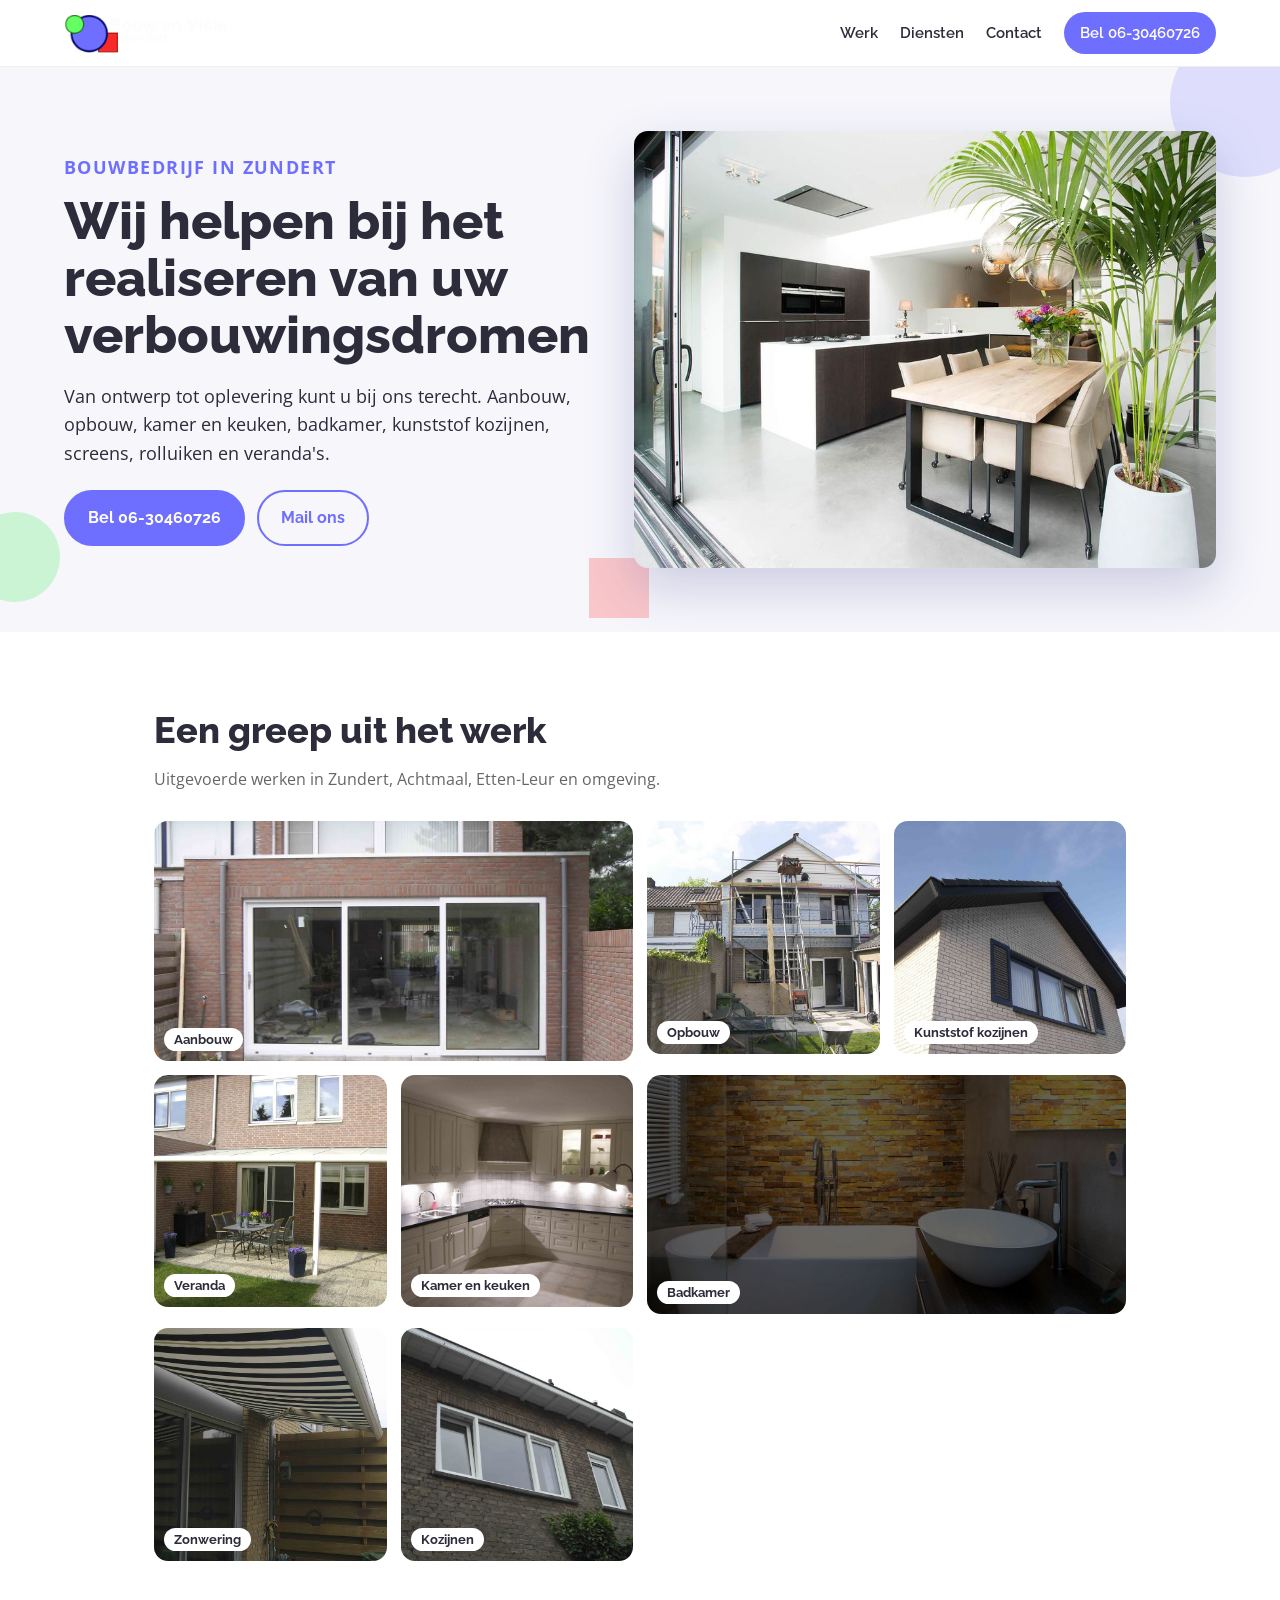
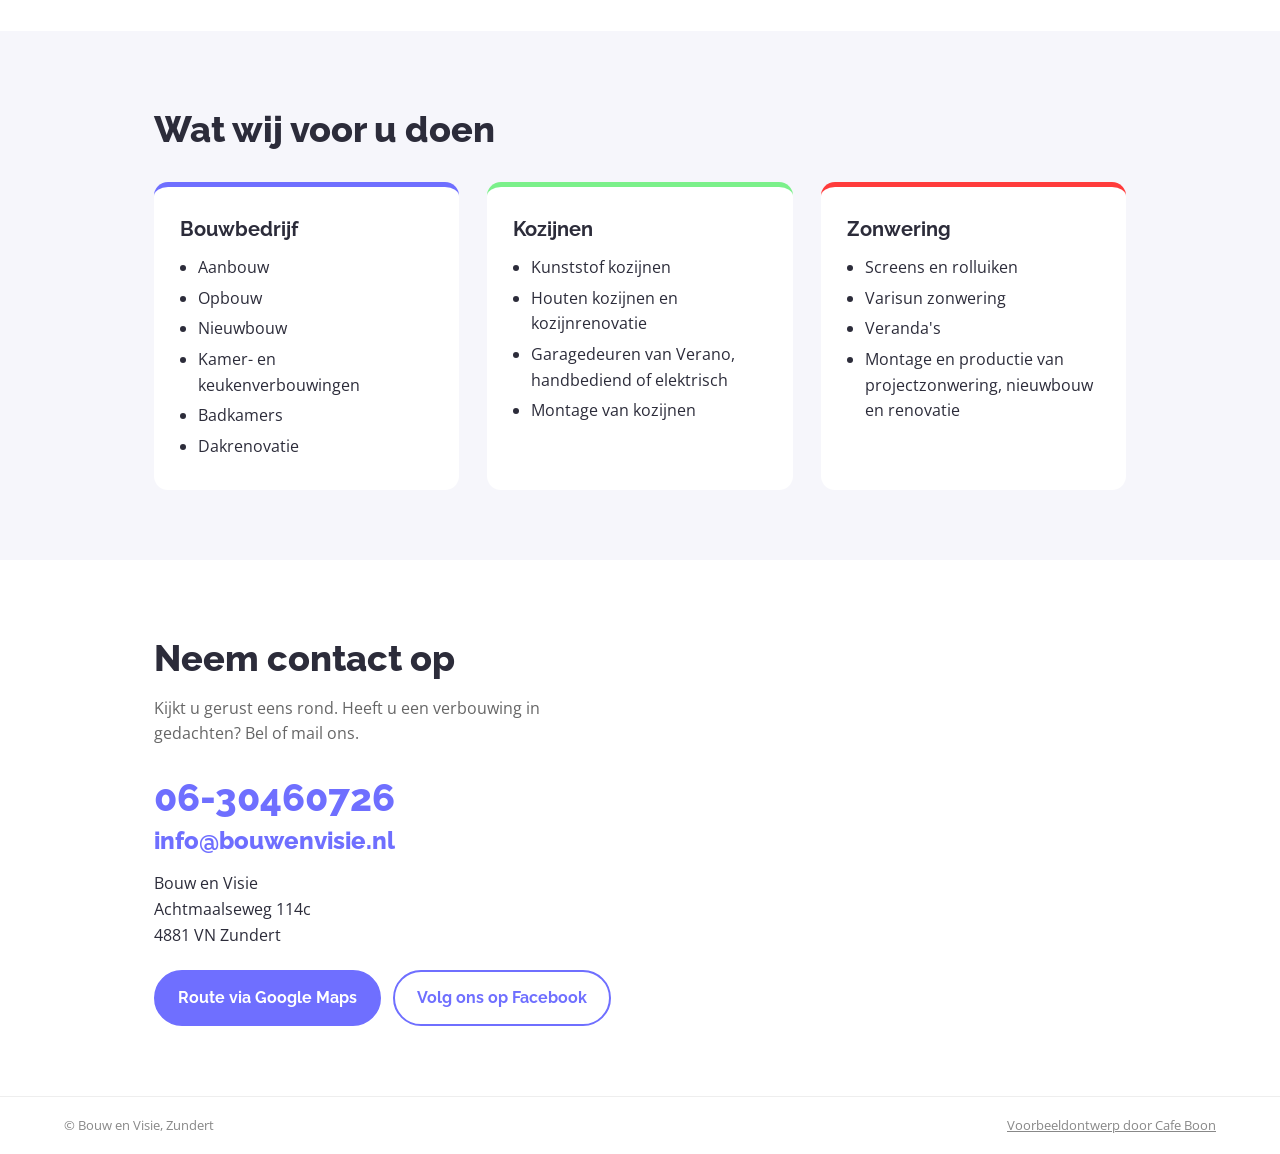
==== index.html @ f08fb377 "Voorbeeldwebsite voor Bouw en Visie" ====
<!doctype html>
<html lang="nl">
<head>
<meta charset="utf-8">
<meta name="viewport" content="width=device-width, initial-scale=1">
<title>Bouw en Visie Zundert | Aanbouw, verbouw, kozijnen en zonwering</title>
<meta name="description" content="Bouw en Visie in Zundert realiseert uw verbouwingsdromen, van ontwerp tot oplevering. Aanbouw, opbouw, badkamers, kunststof kozijnen, screens en veranda's.">
<meta name="robots" content="noindex">
<link rel="icon" href="images/favicon.png">
<meta property="og:title" content="Bouw en Visie Zundert">
<meta property="og:description" content="Van ontwerp tot oplevering kunt u bij ons terecht.">
<meta property="og:image" content="https://bouwenvisie.cafeboon.com/images/og.jpg">
<meta property="og:type" content="website">
<link rel="preconnect" href="https://fonts.googleapis.com">
<link rel="preconnect" href="https://fonts.gstatic.com" crossorigin>
<link href="https://fonts.googleapis.com/css2?family=Raleway:wght@400;600;700;800&family=Open+Sans:wght@400;600&display=swap" rel="stylesheet">
<link rel="stylesheet" href="style.css">
</head>
<body>
<header class="top">
  <a class="brand" href="#"><img src="images/logo.png" alt="Bouw en Visie Zundert" width="180" height="50"></a>
  <nav>
    <a href="#werk">Werk</a>
    <a href="#diensten">Diensten</a>
    <a href="#contact">Contact</a>
    <a class="call" href="tel:+31630460726">Bel 06-30460726</a>
  </nav>
</header>

<section class="hero">
  <div class="hero-text">
    <p class="kicker">Bouwbedrijf in Zundert</p>
    <h1>Wij helpen bij het realiseren van uw verbouwings&shy;dromen</h1>
    <p>Van ontwerp tot oplevering kunt u bij ons terecht. Aanbouw, opbouw, kamer en keuken, badkamer, kunststof kozijnen, screens, rolluiken en veranda's.</p>
    <div class="actions">
      <a class="btn" href="tel:+31630460726">Bel 06-30460726</a>
      <a class="btn ghost" href="mailto:info@bouwenvisie.nl">Mail ons</a>
    </div>
  </div>
  <div class="hero-img"><img src="images/bouw.jpg" alt="Door Bouw en Visie gerealiseerde keuken met schuifpui"></div>
  <span class="shape s1"></span><span class="shape s2"></span><span class="shape s3"></span>
</section>

<section id="werk" class="wrap">
  <h2>Een greep uit het werk</h2>
  <p class="lead">Uitgevoerde werken in Zundert, Achtmaal, Etten-Leur en omgeving.</p>
  <div class="grid">
    <figure class="wide"><img src="images/aanbouw2.jpg" alt="Aanbouw met grote schuifpui" loading="lazy"><figcaption>Aanbouw</figcaption></figure>
    <figure><img src="images/opbouw.jpg" alt="Opbouw tijdens de bouw" loading="lazy"><figcaption>Opbouw</figcaption></figure>
    <figure><img src="images/kozijn2.jpg" alt="Nieuwe kunststof kozijnen met luiken" loading="lazy"><figcaption>Kunststof kozijnen</figcaption></figure>
    <figure><img src="images/veranda.jpg" alt="Veranda aan de achterzijde van een woning" loading="lazy"><figcaption>Veranda</figcaption></figure>
    <figure><img src="images/keuken.jpg" alt="Keuken" loading="lazy"><figcaption>Kamer en keuken</figcaption></figure>
    <figure class="wide"><img src="images/slider2.jpg" alt="Badkamer met vrijstaand bad en stenen wand" loading="lazy"><figcaption>Badkamer</figcaption></figure>
    <figure><img src="images/screen.jpg" alt="Knikarmscherm" loading="lazy"><figcaption>Zonwering</figcaption></figure>
    <figure><img src="images/kozijn1.jpg" alt="Kozijnen in Breda" loading="lazy"><figcaption>Kozijnen</figcaption></figure>
  </div>
</section>

<section id="diensten" class="band">
  <div class="wrap">
    <h2>Wat wij voor u doen</h2>
    <div class="cols">
      <div>
        <h3>Bouwbedrijf</h3>
        <ul>
          <li>Aanbouw</li><li>Opbouw</li><li>Nieuwbouw</li>
          <li>Kamer- en keukenverbouwingen</li><li>Badkamers</li><li>Dakrenovatie</li>
        </ul>
      </div>
      <div>
        <h3>Kozijnen</h3>
        <ul>
          <li>Kunststof kozijnen</li><li>Houten kozijnen en kozijnrenovatie</li>
          <li>Garagedeuren van Verano, handbediend of elektrisch</li>
          <li>Montage van kozijnen</li>
        </ul>
      </div>
      <div>
        <h3>Zonwering</h3>
        <ul>
          <li>Screens en rolluiken</li><li>Varisun zonwering</li><li>Veranda's</li>
          <li>Montage en productie van projectzonwering, nieuwbouw en renovatie</li>
        </ul>
      </div>
    </div>
  </div>
</section>

<section id="contact" class="wrap contact">
  <div>
    <h2>Neem contact op</h2>
    <p class="lead">Kijkt u gerust eens rond. Heeft u een verbouwing in gedachten? Bel of mail ons.</p>
    <p class="big"><a href="tel:+31630460726">06-30460726</a></p>
    <p class="big small"><a href="mailto:info@bouwenvisie.nl">info@bouwenvisie.nl</a></p>
    <address>Bouw en Visie<br>Achtmaalseweg 114c<br>4881 VN Zundert</address>
    <div class="actions">
      <a class="btn" href="https://www.google.com/maps/dir/?api=1&destination=Achtmaalseweg+114c+4881+VN+Zundert" target="_blank" rel="noopener">Route via Google Maps</a>
      <a class="btn ghost" href="https://www.facebook.com/Bouwenvisiezundert/" target="_blank" rel="noopener">Volg ons op Facebook</a>
    </div>
  </div>
  <div class="map"><iframe title="Kaart Bouw en Visie" loading="lazy" src="https://maps.google.com/maps?q=Achtmaalseweg+114c+4881+VN+Zundert&output=embed"></iframe></div>
</section>

<footer>
  <span>&copy; Bouw en Visie, Zundert</span>
  <a href="https://cafeboon.com" target="_blank" rel="noopener">Voorbeeldontwerp door Cafe Boon</a>
</footer>
</body>
</html>
---- style.css ----
:root{--blue:#6f6fff;--ink:#2c2c3a;--mute:#666;--bg:#f6f6fb;--r:14px}
*{box-sizing:border-box}
html{scroll-behavior:smooth}
body{margin:0;font-family:'Open Sans',sans-serif;color:var(--ink);line-height:1.6;background:#fff}
h1,h2,h3,.btn,nav a{font-family:'Raleway',sans-serif}
img{max-width:100%;display:block}
.top{position:sticky;top:0;z-index:10;display:flex;justify-content:space-between;align-items:center;gap:12px;padding:10px 5vw;background:rgba(255,255,255,.95);backdrop-filter:blur(6px);border-bottom:1px solid #eee}
.brand img{height:46px;width:auto}
nav{display:flex;align-items:center;gap:22px}
nav a{color:var(--ink);text-decoration:none;font-weight:600;font-size:15px}
nav a.call{background:var(--blue);color:#fff;padding:9px 16px;border-radius:99px}
.hero{position:relative;overflow:hidden;display:grid;grid-template-columns:1fr 1.1fr;gap:40px;align-items:center;padding:64px 5vw;background:var(--bg)}
.kicker{color:var(--blue);font-weight:700;letter-spacing:.08em;text-transform:uppercase;font-size:13px;margin:0 0 10px}
h1{font-size:clamp(30px,4.4vw,52px);line-height:1.1;margin:0 0 18px;font-weight:800}
.hero p{font-size:18px;max-width:520px}
.hero-img img{border-radius:var(--r);box-shadow:0 20px 50px rgba(60,60,140,.22);aspect-ratio:4/3;object-fit:cover;width:100%}
.shape{position:absolute;z-index:0;pointer-events:none}
.s1{width:90px;height:90px;border-radius:50%;background:#7bf08a;opacity:.35;left:-30px;bottom:30px}
.s2{width:150px;height:150px;border-radius:50%;background:var(--blue);opacity:.18;right:-40px;top:-40px}
.s3{width:60px;height:60px;background:#ff3b3b;opacity:.25;left:46%;bottom:14px}
.hero-text,.hero-img{position:relative;z-index:1}
.actions{display:flex;flex-wrap:wrap;gap:12px;margin-top:22px}
.btn{display:inline-block;background:var(--blue);color:#fff;text-decoration:none;font-weight:700;padding:13px 22px;border-radius:99px;border:2px solid var(--blue)}
.btn.ghost{background:transparent;color:var(--blue)}
.wrap{max-width:1100px;margin:0 auto;padding:70px 5vw}
h2{font-size:clamp(26px,3vw,36px);margin:0 0 8px;font-weight:800}
.lead{color:var(--mute);margin:0 0 28px}
.grid{display:grid;grid-template-columns:repeat(4,1fr);gap:14px}
figure{margin:0;position:relative;border-radius:var(--r);overflow:hidden;aspect-ratio:1/1;background:#eee}
figure.wide{grid-column:span 2;aspect-ratio:2/1}
figure img{width:100%;height:100%;object-fit:cover;transition:transform .4s}
figure:hover img{transform:scale(1.05)}
figcaption{position:absolute;left:10px;bottom:10px;background:#fff;color:var(--ink);font:700 13px Raleway,sans-serif;padding:4px 10px;border-radius:99px}
.band{background:var(--bg)}
.cols{display:grid;grid-template-columns:repeat(3,1fr);gap:28px;margin-top:24px}
.cols>div{background:#fff;border-radius:var(--r);padding:26px;border-top:5px solid var(--blue)}
.cols>div:nth-child(2){border-color:#7bf08a}.cols>div:nth-child(3){border-color:#ff3b3b}
h3{margin:0 0 10px;font-size:20px}
ul{margin:0;padding-left:18px}li{margin:5px 0}
.contact{display:grid;grid-template-columns:1fr 1fr;gap:40px;align-items:start}
.big{font:800 clamp(26px,3.4vw,38px)/1.2 Raleway,sans-serif;margin:6px 0}
.big.small{font-size:clamp(18px,2.2vw,24px)}
.big a{color:var(--blue);text-decoration:none}
address{font-style:normal;margin-top:16px}
.map iframe{width:100%;height:360px;border:0;border-radius:var(--r)}
footer{display:flex;justify-content:space-between;flex-wrap:wrap;gap:8px;padding:18px 5vw;font-size:13px;color:#888;border-top:1px solid #eee}
footer a{color:#888}
@media(max-width:800px){.hero,.contact{grid-template-columns:1fr}.grid{grid-template-columns:1fr 1fr}.cols{grid-template-columns:1fr}nav a:not(.call){display:none}.hero{padding:36px 5vw}}
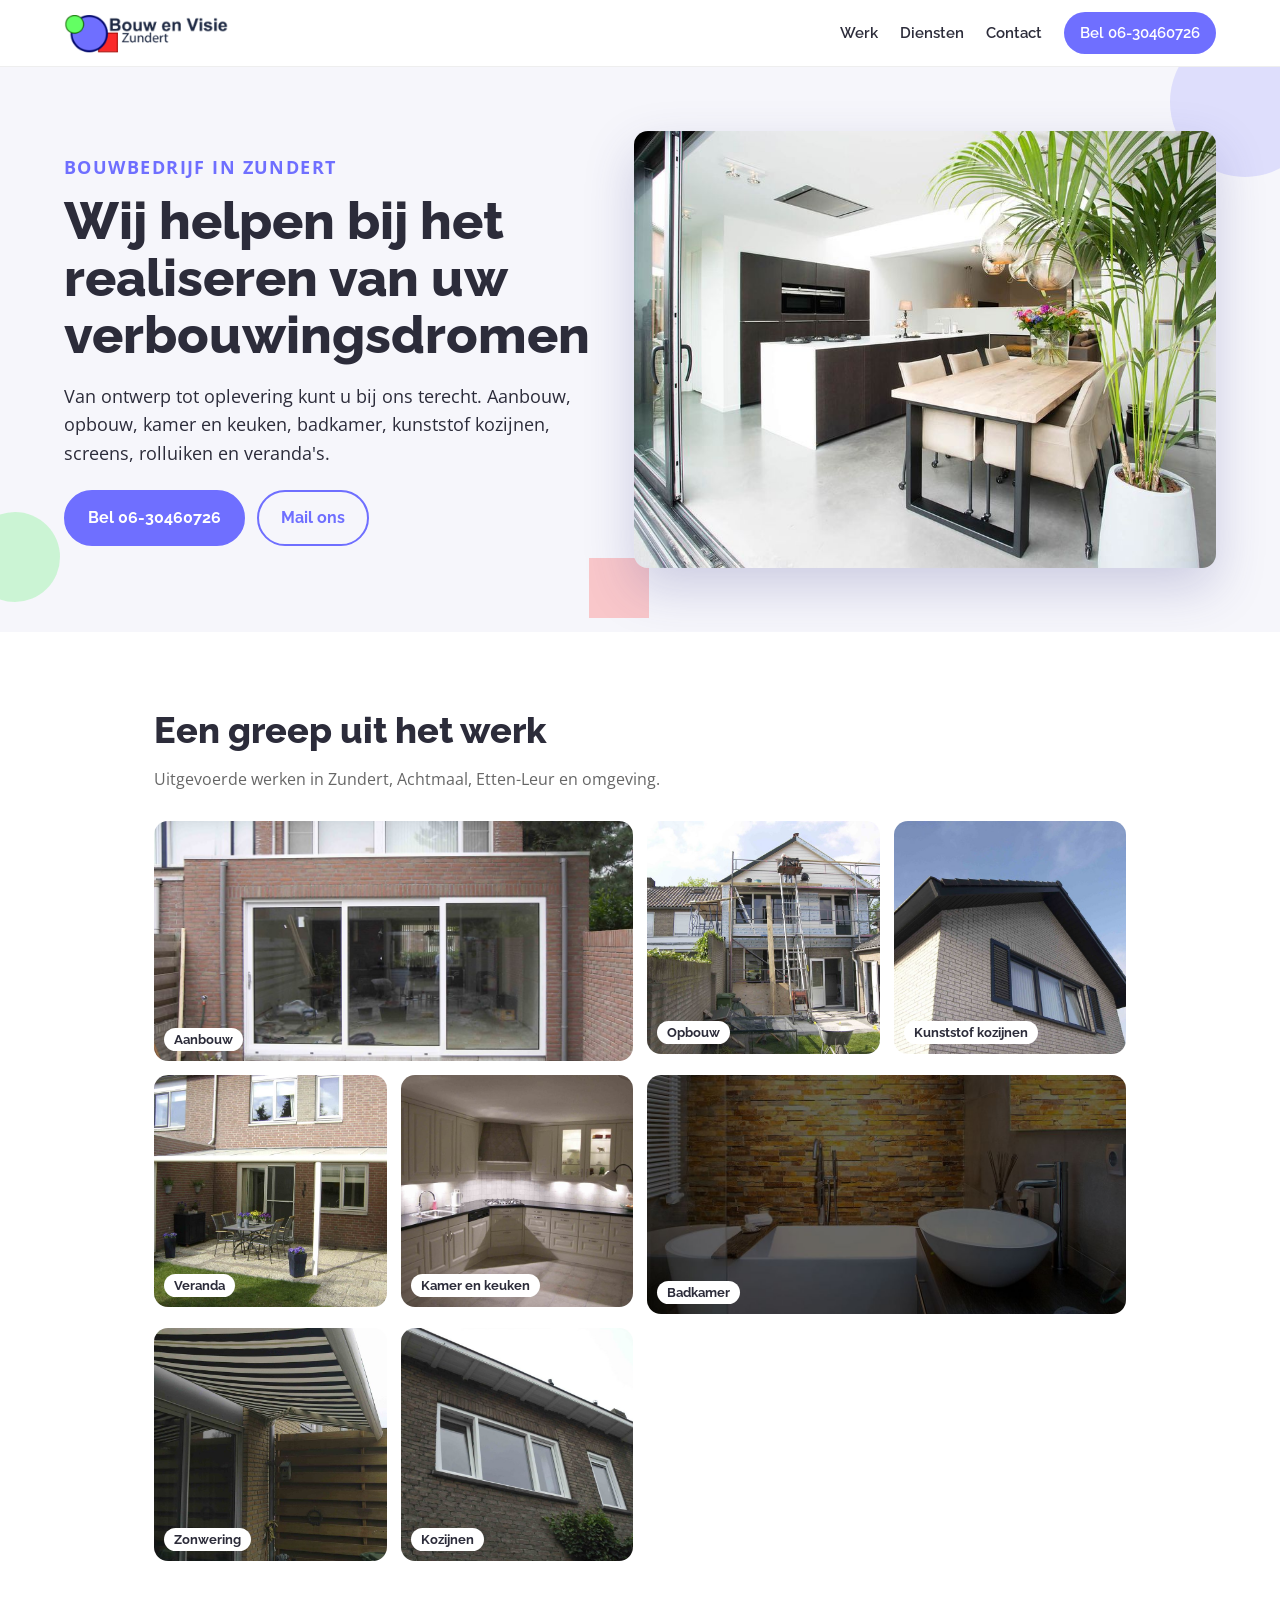
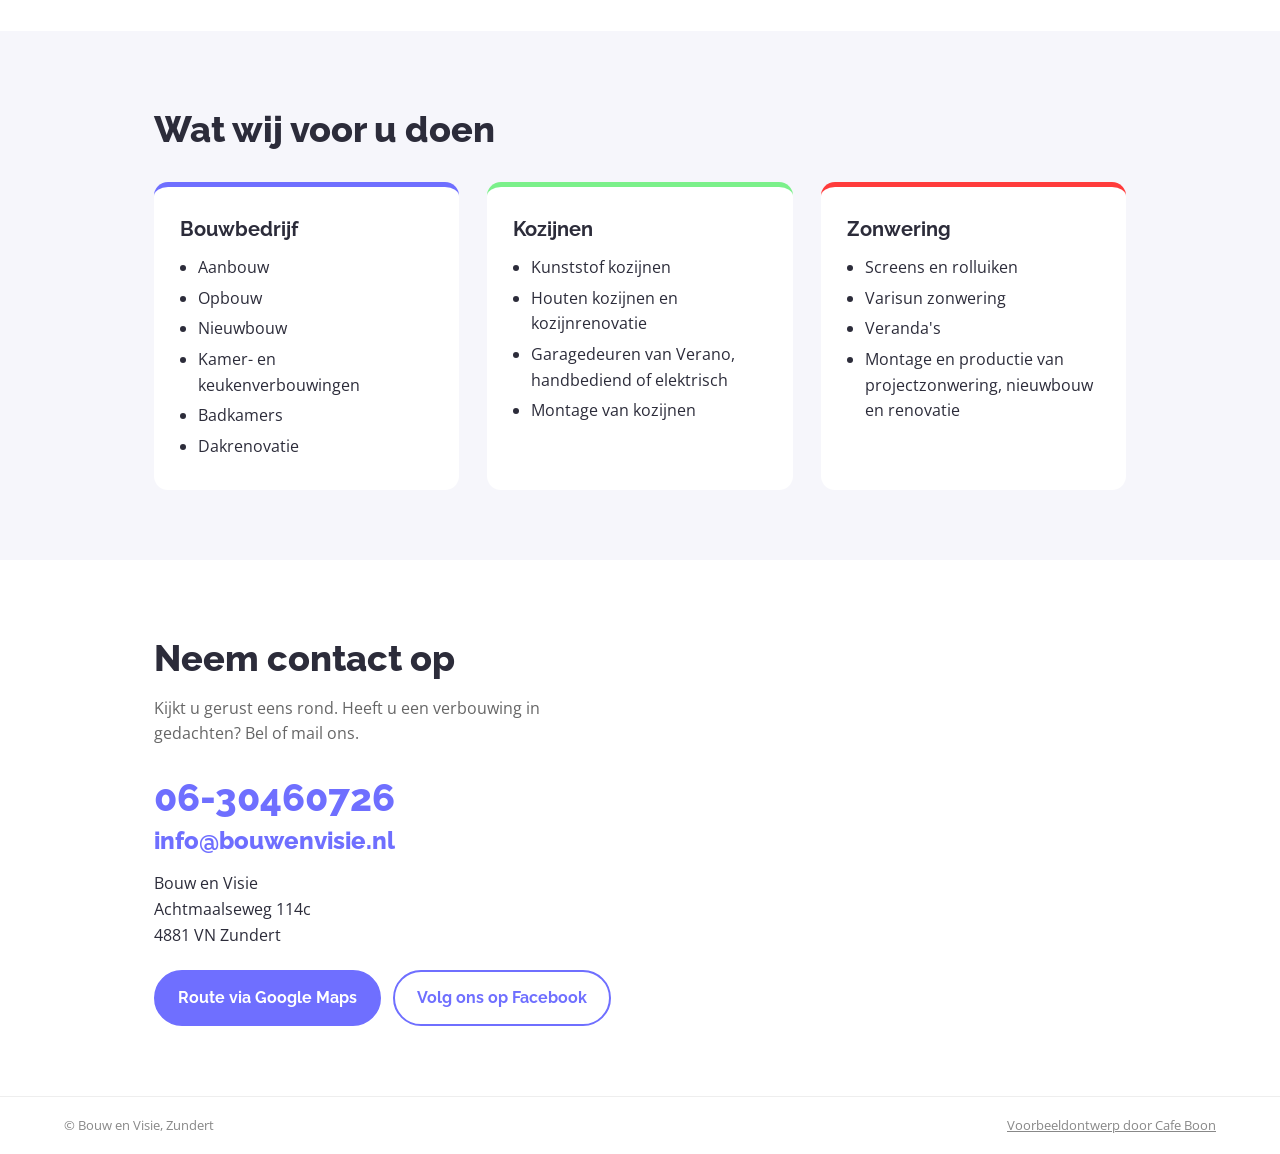
==== commit 8533414f: "Logo leesbaar gemaakt: witte tekst donker gekleurd voor de witte header" ====
--- a/index.html
+++ b/index.html
@@ -18,7 +18,7 @@
 </head>
 <body>
 <header class="top">
-  <a class="brand" href="#"><img src="images/logo.png" alt="Bouw en Visie Zundert" width="180" height="50"></a>
+  <a class="brand" href="#"><img src="images/logo.png" alt="Bouw en Visie Zundert" width="179" height="50"></a>
   <nav>
     <a href="#werk">Werk</a>
     <a href="#diensten">Diensten</a>
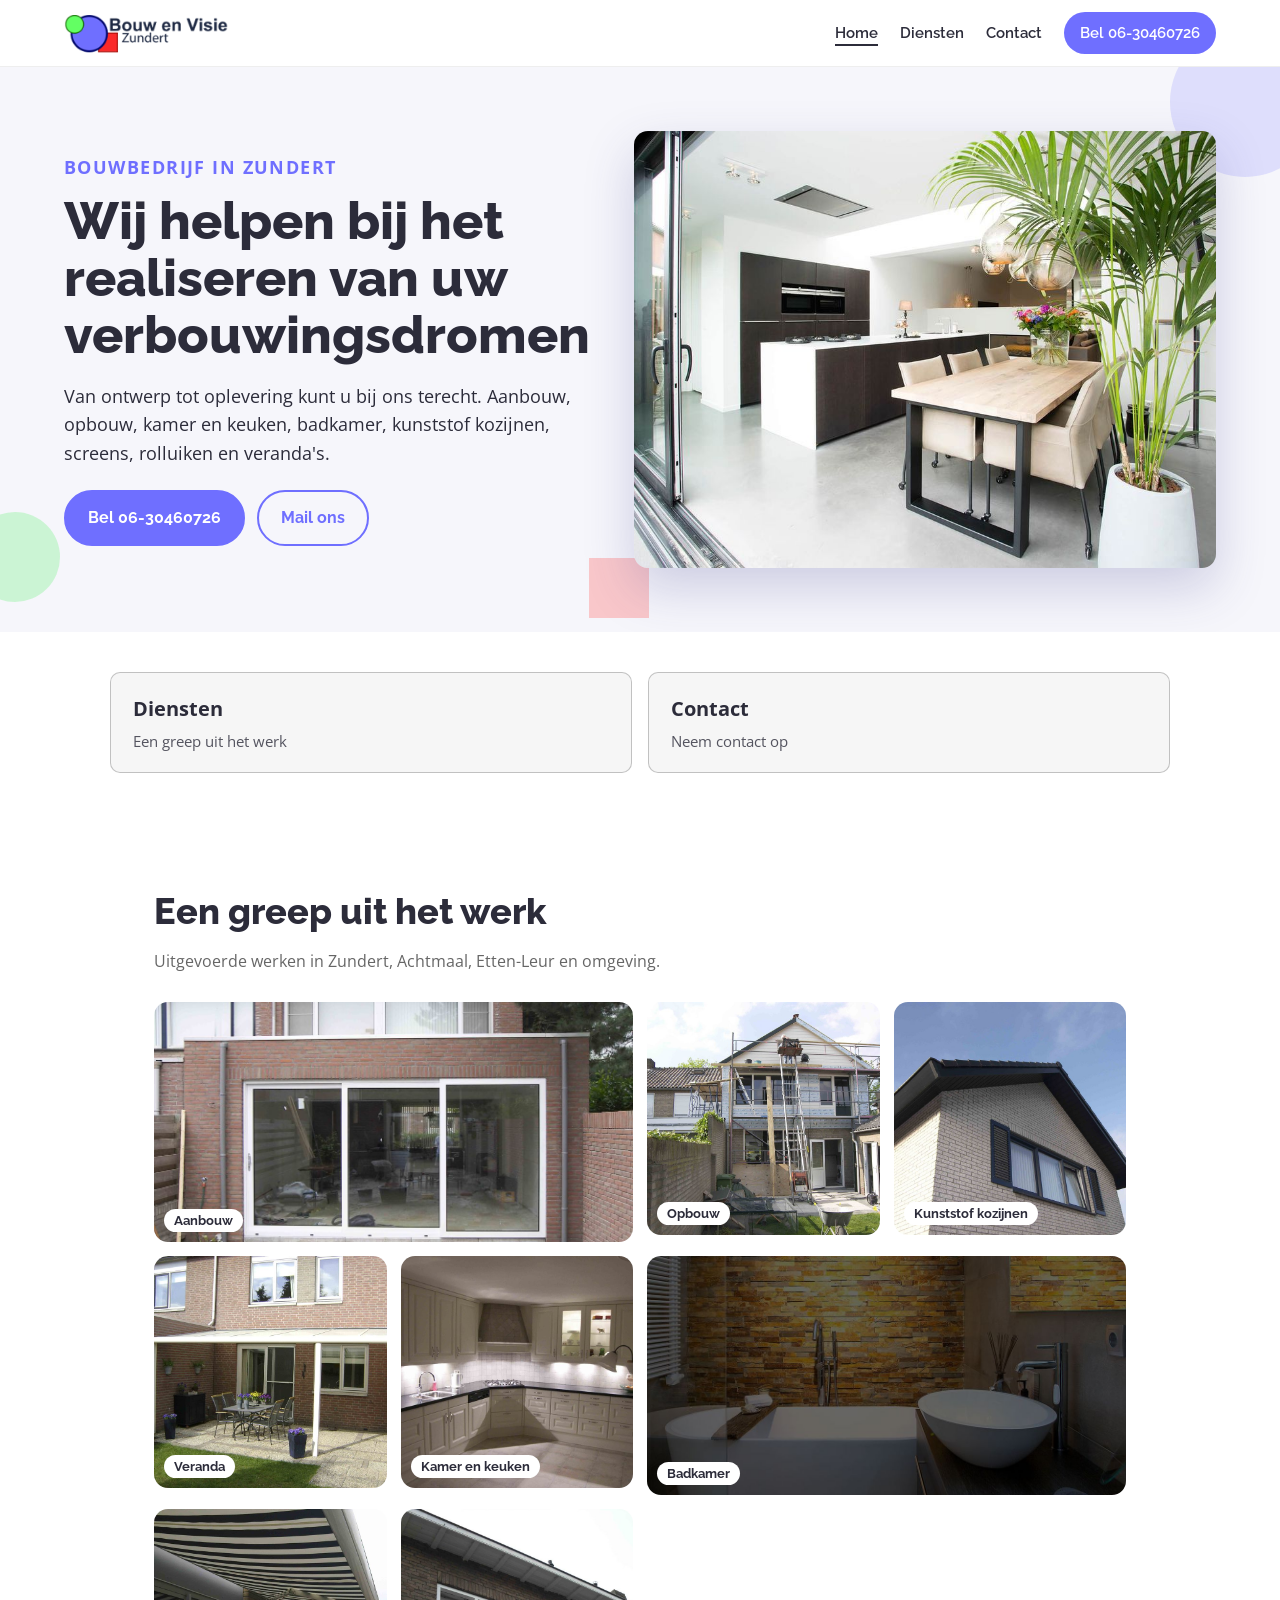
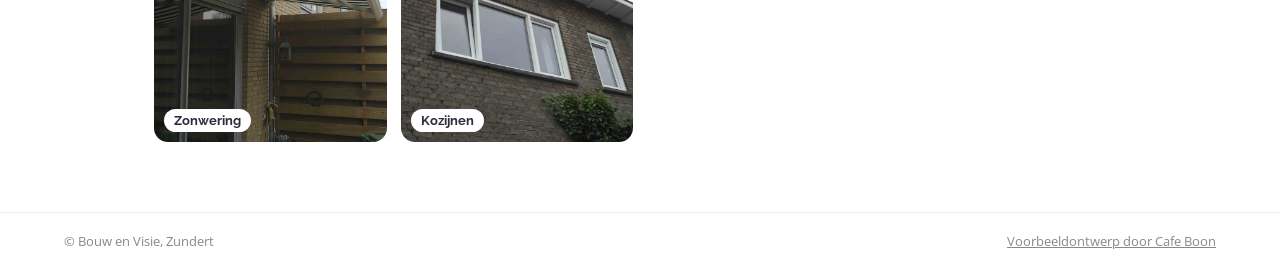
==== commit 997ef64f: "Website opgedeeld in meerdere pagina's" ====
--- a/index.html
+++ b/index.html
@@ -18,92 +18,40 @@
 </head>
 <body>
 <header class="top">
-  <a class="brand" href="#"><img src="images/logo.png" alt="Bouw en Visie Zundert" width="179" height="50"></a>
-  <nav>
-    <a href="#werk">Werk</a>
-    <a href="#diensten">Diensten</a>
-    <a href="#contact">Contact</a>
-    <a class="call" href="tel:+31630460726">Bel 06-30460726</a>
-  </nav>
+<a class="brand" href="index.html"><img alt="Bouw en Visie Zundert" height="50" src="images/logo.png" width="179"/></a>
+<nav><a aria-current="page" href="index.html">Home</a><a href="aanbod.html">Diensten</a><a href="contact.html">Contact</a><a class="call" href="tel:+31630460726">Bel 06-30460726</a></nav>
 </header>
-
+<div aria-label="Pagina's" class="sn-bar" role="navigation"><a aria-current="page" class="sn-link" href="index.html">Home</a><a class="sn-link" href="aanbod.html">Diensten</a><a class="sn-link" href="contact.html">Contact</a></div>
 <section class="hero">
-  <div class="hero-text">
-    <p class="kicker">Bouwbedrijf in Zundert</p>
-    <h1>Wij helpen bij het realiseren van uw verbouwings&shy;dromen</h1>
-    <p>Van ontwerp tot oplevering kunt u bij ons terecht. Aanbouw, opbouw, kamer en keuken, badkamer, kunststof kozijnen, screens, rolluiken en veranda's.</p>
-    <div class="actions">
-      <a class="btn" href="tel:+31630460726">Bel 06-30460726</a>
-      <a class="btn ghost" href="mailto:info@bouwenvisie.nl">Mail ons</a>
-    </div>
-  </div>
-  <div class="hero-img"><img src="images/bouw.jpg" alt="Door Bouw en Visie gerealiseerde keuken met schuifpui"></div>
-  <span class="shape s1"></span><span class="shape s2"></span><span class="shape s3"></span>
+<div class="hero-text">
+<p class="kicker">Bouwbedrijf in Zundert</p>
+<h1>Wij helpen bij het realiseren van uw verbouwings­dromen</h1>
+<p>Van ontwerp tot oplevering kunt u bij ons terecht. Aanbouw, opbouw, kamer en keuken, badkamer, kunststof kozijnen, screens, rolluiken en veranda's.</p>
+<div class="actions">
+<a class="btn" href="tel:+31630460726">Bel 06-30460726</a>
+<a class="btn ghost" href="mailto:info@bouwenvisie.nl">Mail ons</a>
+</div>
+</div>
+<div class="hero-img"><img alt="Door Bouw en Visie gerealiseerde keuken met schuifpui" src="images/bouw.jpg"/></div>
+<span class="shape s1"></span><span class="shape s2"></span><span class="shape s3"></span>
 </section>
-
-<section id="werk" class="wrap">
-  <h2>Een greep uit het werk</h2>
-  <p class="lead">Uitgevoerde werken in Zundert, Achtmaal, Etten-Leur en omgeving.</p>
-  <div class="grid">
-    <figure class="wide"><img src="images/aanbouw2.jpg" alt="Aanbouw met grote schuifpui" loading="lazy"><figcaption>Aanbouw</figcaption></figure>
-    <figure><img src="images/opbouw.jpg" alt="Opbouw tijdens de bouw" loading="lazy"><figcaption>Opbouw</figcaption></figure>
-    <figure><img src="images/kozijn2.jpg" alt="Nieuwe kunststof kozijnen met luiken" loading="lazy"><figcaption>Kunststof kozijnen</figcaption></figure>
-    <figure><img src="images/veranda.jpg" alt="Veranda aan de achterzijde van een woning" loading="lazy"><figcaption>Veranda</figcaption></figure>
-    <figure><img src="images/keuken.jpg" alt="Keuken" loading="lazy"><figcaption>Kamer en keuken</figcaption></figure>
-    <figure class="wide"><img src="images/slider2.jpg" alt="Badkamer met vrijstaand bad en stenen wand" loading="lazy"><figcaption>Badkamer</figcaption></figure>
-    <figure><img src="images/screen.jpg" alt="Knikarmscherm" loading="lazy"><figcaption>Zonwering</figcaption></figure>
-    <figure><img src="images/kozijn1.jpg" alt="Kozijnen in Breda" loading="lazy"><figcaption>Kozijnen</figcaption></figure>
-  </div>
+<div class="sn-cards"><a class="sn-card" href="aanbod.html"><strong>Diensten</strong><span>Een greep uit het werk</span></a><a class="sn-card" href="contact.html"><strong>Contact</strong><span>Neem contact op</span></a></div>
+<section class="wrap">
+<h2>Een greep uit het werk</h2>
+<p class="lead">Uitgevoerde werken in Zundert, Achtmaal, Etten-Leur en omgeving.</p>
+<div class="grid">
+<figure class="wide"><img alt="Aanbouw met grote schuifpui" loading="lazy" src="images/aanbouw2.jpg"/><figcaption>Aanbouw</figcaption></figure>
+<figure><img alt="Opbouw tijdens de bouw" loading="lazy" src="images/opbouw.jpg"/><figcaption>Opbouw</figcaption></figure>
+<figure><img alt="Nieuwe kunststof kozijnen met luiken" loading="lazy" src="images/kozijn2.jpg"/><figcaption>Kunststof kozijnen</figcaption></figure>
+<figure><img alt="Veranda aan de achterzijde van een woning" loading="lazy" src="images/veranda.jpg"/><figcaption>Veranda</figcaption></figure>
+<figure><img alt="Keuken" loading="lazy" src="images/keuken.jpg"/><figcaption>Kamer en keuken</figcaption></figure>
+<figure class="wide"><img alt="Badkamer met vrijstaand bad en stenen wand" loading="lazy" src="images/slider2.jpg"/><figcaption>Badkamer</figcaption></figure>
+<figure><img alt="Knikarmscherm" loading="lazy" src="images/screen.jpg"/><figcaption>Zonwering</figcaption></figure>
+<figure><img alt="Kozijnen in Breda" loading="lazy" src="images/kozijn1.jpg"/><figcaption>Kozijnen</figcaption></figure>
+</div>
 </section>
-
-<section id="diensten" class="band">
-  <div class="wrap">
-    <h2>Wat wij voor u doen</h2>
-    <div class="cols">
-      <div>
-        <h3>Bouwbedrijf</h3>
-        <ul>
-          <li>Aanbouw</li><li>Opbouw</li><li>Nieuwbouw</li>
-          <li>Kamer- en keukenverbouwingen</li><li>Badkamers</li><li>Dakrenovatie</li>
-        </ul>
-      </div>
-      <div>
-        <h3>Kozijnen</h3>
-        <ul>
-          <li>Kunststof kozijnen</li><li>Houten kozijnen en kozijnrenovatie</li>
-          <li>Garagedeuren van Verano, handbediend of elektrisch</li>
-          <li>Montage van kozijnen</li>
-        </ul>
-      </div>
-      <div>
-        <h3>Zonwering</h3>
-        <ul>
-          <li>Screens en rolluiken</li><li>Varisun zonwering</li><li>Veranda's</li>
-          <li>Montage en productie van projectzonwering, nieuwbouw en renovatie</li>
-        </ul>
-      </div>
-    </div>
-  </div>
-</section>
-
-<section id="contact" class="wrap contact">
-  <div>
-    <h2>Neem contact op</h2>
-    <p class="lead">Kijkt u gerust eens rond. Heeft u een verbouwing in gedachten? Bel of mail ons.</p>
-    <p class="big"><a href="tel:+31630460726">06-30460726</a></p>
-    <p class="big small"><a href="mailto:info@bouwenvisie.nl">info@bouwenvisie.nl</a></p>
-    <address>Bouw en Visie<br>Achtmaalseweg 114c<br>4881 VN Zundert</address>
-    <div class="actions">
-      <a class="btn" href="https://www.google.com/maps/dir/?api=1&destination=Achtmaalseweg+114c+4881+VN+Zundert" target="_blank" rel="noopener">Route via Google Maps</a>
-      <a class="btn ghost" href="https://www.facebook.com/Bouwenvisiezundert/" target="_blank" rel="noopener">Volg ons op Facebook</a>
-    </div>
-  </div>
-  <div class="map"><iframe title="Kaart Bouw en Visie" loading="lazy" src="https://maps.google.com/maps?q=Achtmaalseweg+114c+4881+VN+Zundert&output=embed"></iframe></div>
-</section>
-
 <footer>
-  <span>&copy; Bouw en Visie, Zundert</span>
-  <a href="https://cafeboon.com" target="_blank" rel="noopener">Voorbeeldontwerp door Cafe Boon</a>
+<span>© Bouw en Visie, Zundert</span>
+<a href="https://cafeboon.com" rel="noopener" target="_blank">Voorbeeldontwerp door Cafe Boon</a>
 </footer>
-</body>
-</html>
+</body></html>
--- a/style.css
+++ b/style.css
@@ -46,3 +46,17 @@
 footer{display:flex;justify-content:space-between;flex-wrap:wrap;gap:8px;padding:18px 5vw;font-size:13px;color:#888;border-top:1px solid #eee}
 footer a{color:#888}
 @media(max-width:800px){.hero,.contact{grid-template-columns:1fr}.grid{grid-template-columns:1fr 1fr}.cols{grid-template-columns:1fr}nav a:not(.call){display:none}.hero{padding:36px 5vw}}
+/* sitenav:start */
+.sn-bar{display:none;gap:6px;overflow-x:auto;white-space:nowrap;-webkit-overflow-scrolling:touch;padding:8px 12px;background:inherit;color:inherit;font:inherit;line-height:1.2;border-bottom:1px solid rgba(128,128,128,.35);box-sizing:border-box;max-width:100%}
+.sn-bar a.sn-link{flex:0 0 auto;padding:9px 15px;border-radius:999px;color:inherit;text-decoration:none;font-size:15px;font-weight:600;letter-spacing:0;text-transform:none;margin:0}
+.sn-bar a.sn-link[aria-current="page"]{background:rgba(128,128,128,.2);box-shadow:inset 0 -2px 0 currentColor}
+@media(max-width:800px){.sn-bar{display:flex}}
+nav a[aria-current="page"]:not(.cta):not(.btn):not(.call){text-decoration:underline;text-underline-offset:6px;text-decoration-thickness:2px}
+.sn-head{max-width:1100px;margin:0 auto;padding:40px 20px 0;box-sizing:border-box}
+.sn-head h1{margin:0;color:inherit;font-size:clamp(30px,5vw,46px);line-height:1.1}
+.sn-cards{max-width:1100px;margin:0 auto;padding:40px 20px;display:grid;grid-template-columns:repeat(auto-fit,minmax(230px,1fr));gap:16px;box-sizing:border-box}
+.sn-card{display:block;padding:20px 22px;border:1px solid rgba(128,128,128,.45);border-radius:10px;background:rgba(128,128,128,.07);color:inherit;text-decoration:none;min-width:0}
+.sn-card strong{display:block;font-size:1.25em;margin:0 0 6px;color:inherit}
+.sn-card span{display:block;opacity:.8;font-size:.95em;line-height:1.4}
+.sn-card:hover,.sn-card:focus-visible{border-color:currentColor}
+/* sitenav:end */
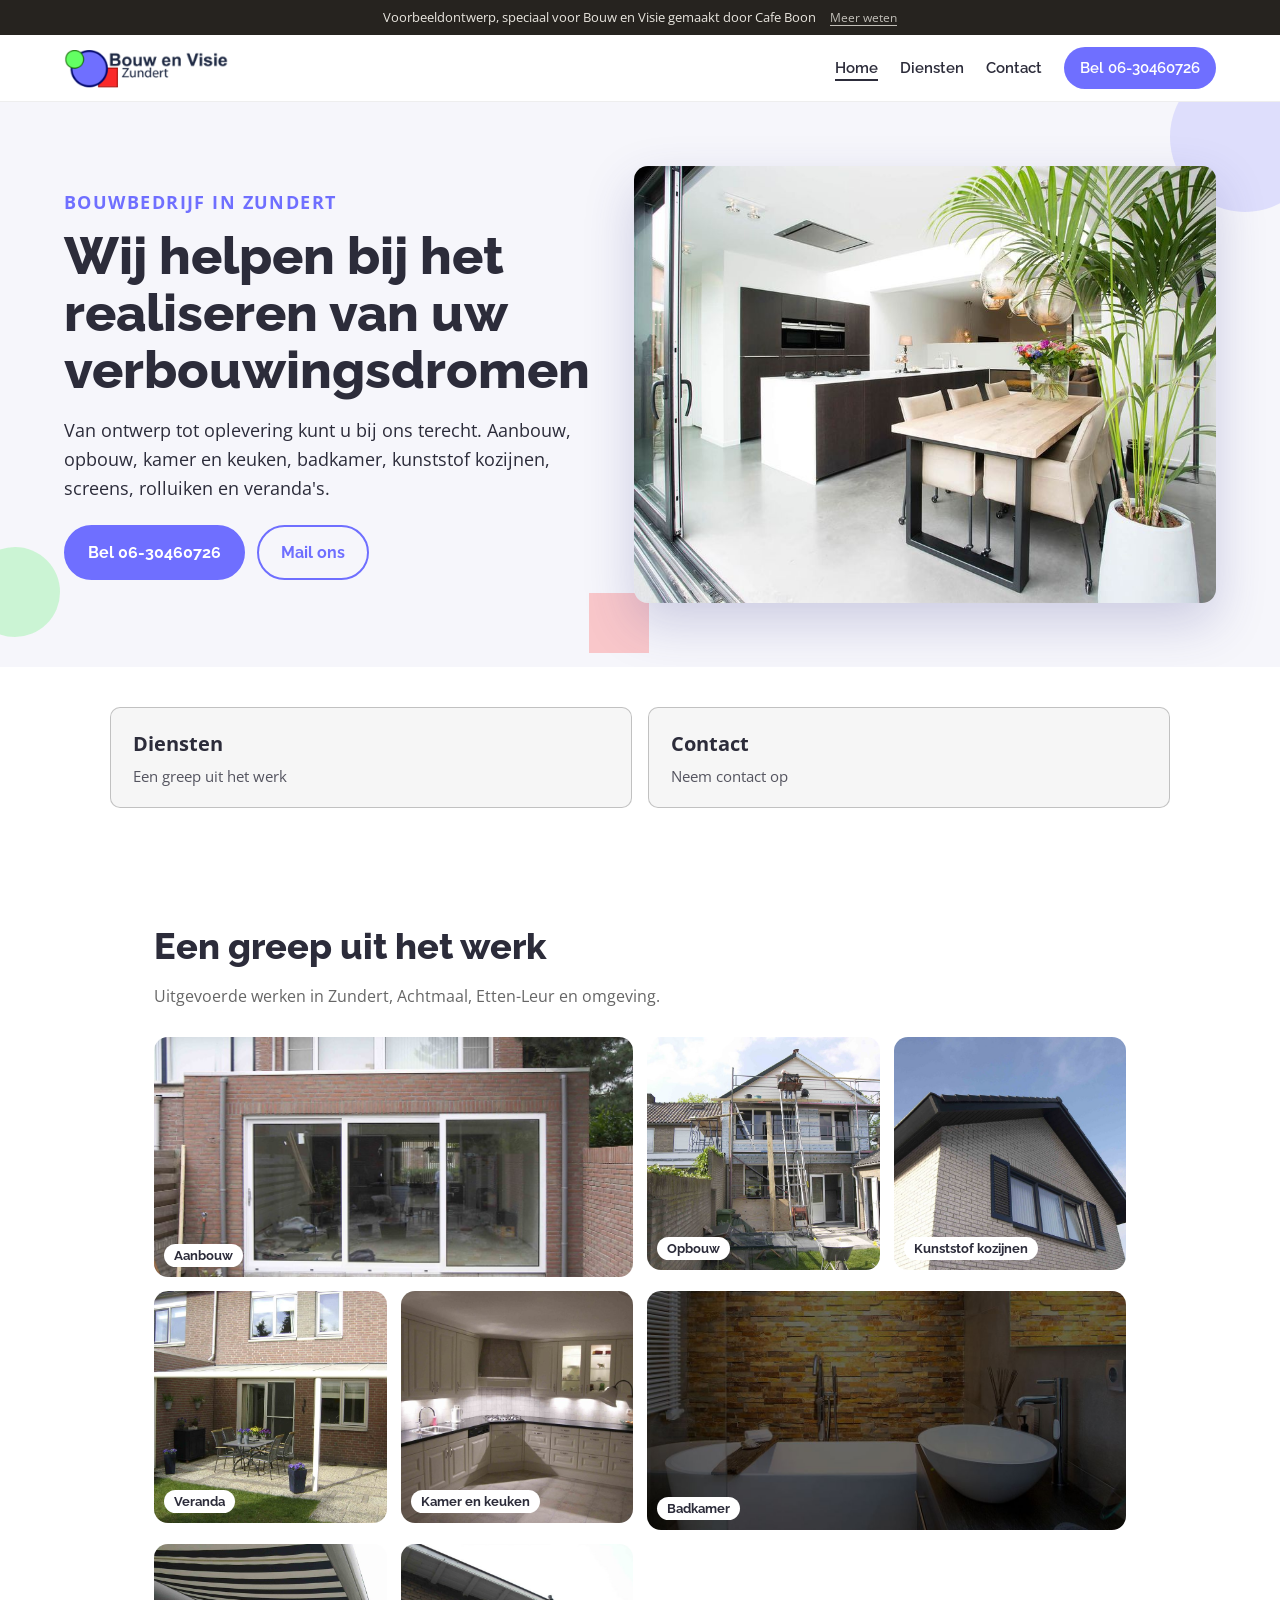
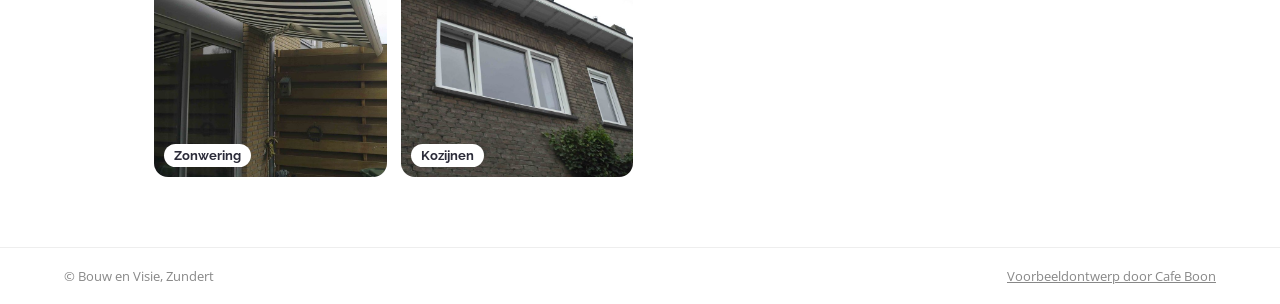
==== commit 0364a25b: "Werkende formulieren voor afspraken en aanvragen" ====
--- a/index.html
+++ b/index.html
@@ -17,6 +17,7 @@
 <link rel="stylesheet" href="style.css">
 </head>
 <body>
+<div class="vb-banner" role="note"><span>Voorbeeldontwerp, speciaal voor Bouw en Visie gemaakt door Cafe Boon</span><a href="https://cafeboon.com">Meer weten</a></div>
 <header class="top">
 <a class="brand" href="index.html"><img alt="Bouw en Visie Zundert" height="50" src="images/logo.png" width="179"/></a>
 <nav><a aria-current="page" href="index.html">Home</a><a href="aanbod.html">Diensten</a><a href="contact.html">Contact</a><a class="call" href="tel:+31630460726">Bel 06-30460726</a></nav>
@@ -29,7 +30,7 @@
 <p>Van ontwerp tot oplevering kunt u bij ons terecht. Aanbouw, opbouw, kamer en keuken, badkamer, kunststof kozijnen, screens, rolluiken en veranda's.</p>
 <div class="actions">
 <a class="btn" href="tel:+31630460726">Bel 06-30460726</a>
-<a class="btn ghost" href="mailto:info@bouwenvisie.nl">Mail ons</a>
+<a class="btn ghost" href="offerte.html">Mail ons</a>
 </div>
 </div>
 <div class="hero-img"><img alt="Door Bouw en Visie gerealiseerde keuken met schuifpui" src="images/bouw.jpg"/></div>
--- a/style.css
+++ b/style.css
@@ -60,3 +60,31 @@
 .sn-card span{display:block;opacity:.8;font-size:.95em;line-height:1.4}
 .sn-card:hover,.sn-card:focus-visible{border-color:currentColor}
 /* sitenav:end */
+/* voorbeeld-formulier:start */
+@layer sn{.sn-form button.btn{border:0;font:inherit;cursor:pointer;line-height:1.2}}
+.sn-formsec{padding:36px 0 72px}
+.sn-formwrap{max-width:1100px;margin:0 auto;padding:0 20px;box-sizing:border-box}
+.sn-formwrap>h2{margin:0 0 12px}
+.sn-formwrap>.sn-lead,.sn-formwrap>.sn-form,.sn-formwrap>.sn-done{max-width:720px}
+.sn-formwrap .sn-lead{margin:0 0 24px;opacity:.85}
+.sn-form{display:grid;grid-template-columns:1fr 1fr;gap:16px}
+.sn-field{display:flex;flex-direction:column;gap:6px;min-width:0;text-align:left}
+.sn-field.full{grid-column:1/-1}
+.sn-field label{font-size:14px;font-weight:600}
+.sn-field input,.sn-field select,.sn-field textarea{font:inherit;font-size:16px;line-height:1.4;color:inherit;background:rgba(128,128,128,.12);border:1px solid rgba(128,128,128,.55);border-radius:8px;padding:11px 12px;width:100%;box-sizing:border-box;min-width:0;max-width:100%;-webkit-appearance:none;appearance:none}
+.sn-field select{background-image:linear-gradient(45deg,transparent 50%,currentColor 50%),linear-gradient(135deg,currentColor 50%,transparent 50%);background-position:calc(100% - 20px) 50%,calc(100% - 15px) 50%;background-size:5px 5px;background-repeat:no-repeat;padding-right:38px}
+.sn-field select option{color:#111;background:#fff}
+.sn-field textarea{resize:vertical}
+.sn-field input:focus,.sn-field select:focus,.sn-field textarea:focus{outline:2px solid currentColor;outline-offset:1px}
+.sn-done{padding:28px;border:1px solid rgba(128,128,128,.55);border-radius:12px;background:rgba(128,128,128,.1)}
+.sn-done h2{margin:0 0 10px}
+.sn-done p{margin:0}
+.sn-done a{text-decoration:underline;text-underline-offset:3px;font-weight:600}
+.sn-formlink{padding:0 0 56px}
+@media(max-width:640px){.sn-form{grid-template-columns:1fr}.sn-formsec{padding:24px 0 56px}}
+/* voorbeeld-formulier:end */
+/* voorbeeldbanner:start */
+.vb-banner{display:flex;flex-wrap:wrap;justify-content:center;align-items:baseline;gap:2px 14px;padding:8px 16px;background:#26231f;color:#e9e6df;font-size:13px;line-height:1.45;letter-spacing:0;text-transform:none;font-weight:400;text-align:center;position:relative;z-index:1000}
+.vb-banner a{color:inherit;opacity:.8;text-decoration:underline;text-underline-offset:3px;font-size:12px;font-weight:400;white-space:nowrap;letter-spacing:0;text-transform:none}
+.vb-banner a:hover{opacity:1}
+/* voorbeeldbanner:end */
